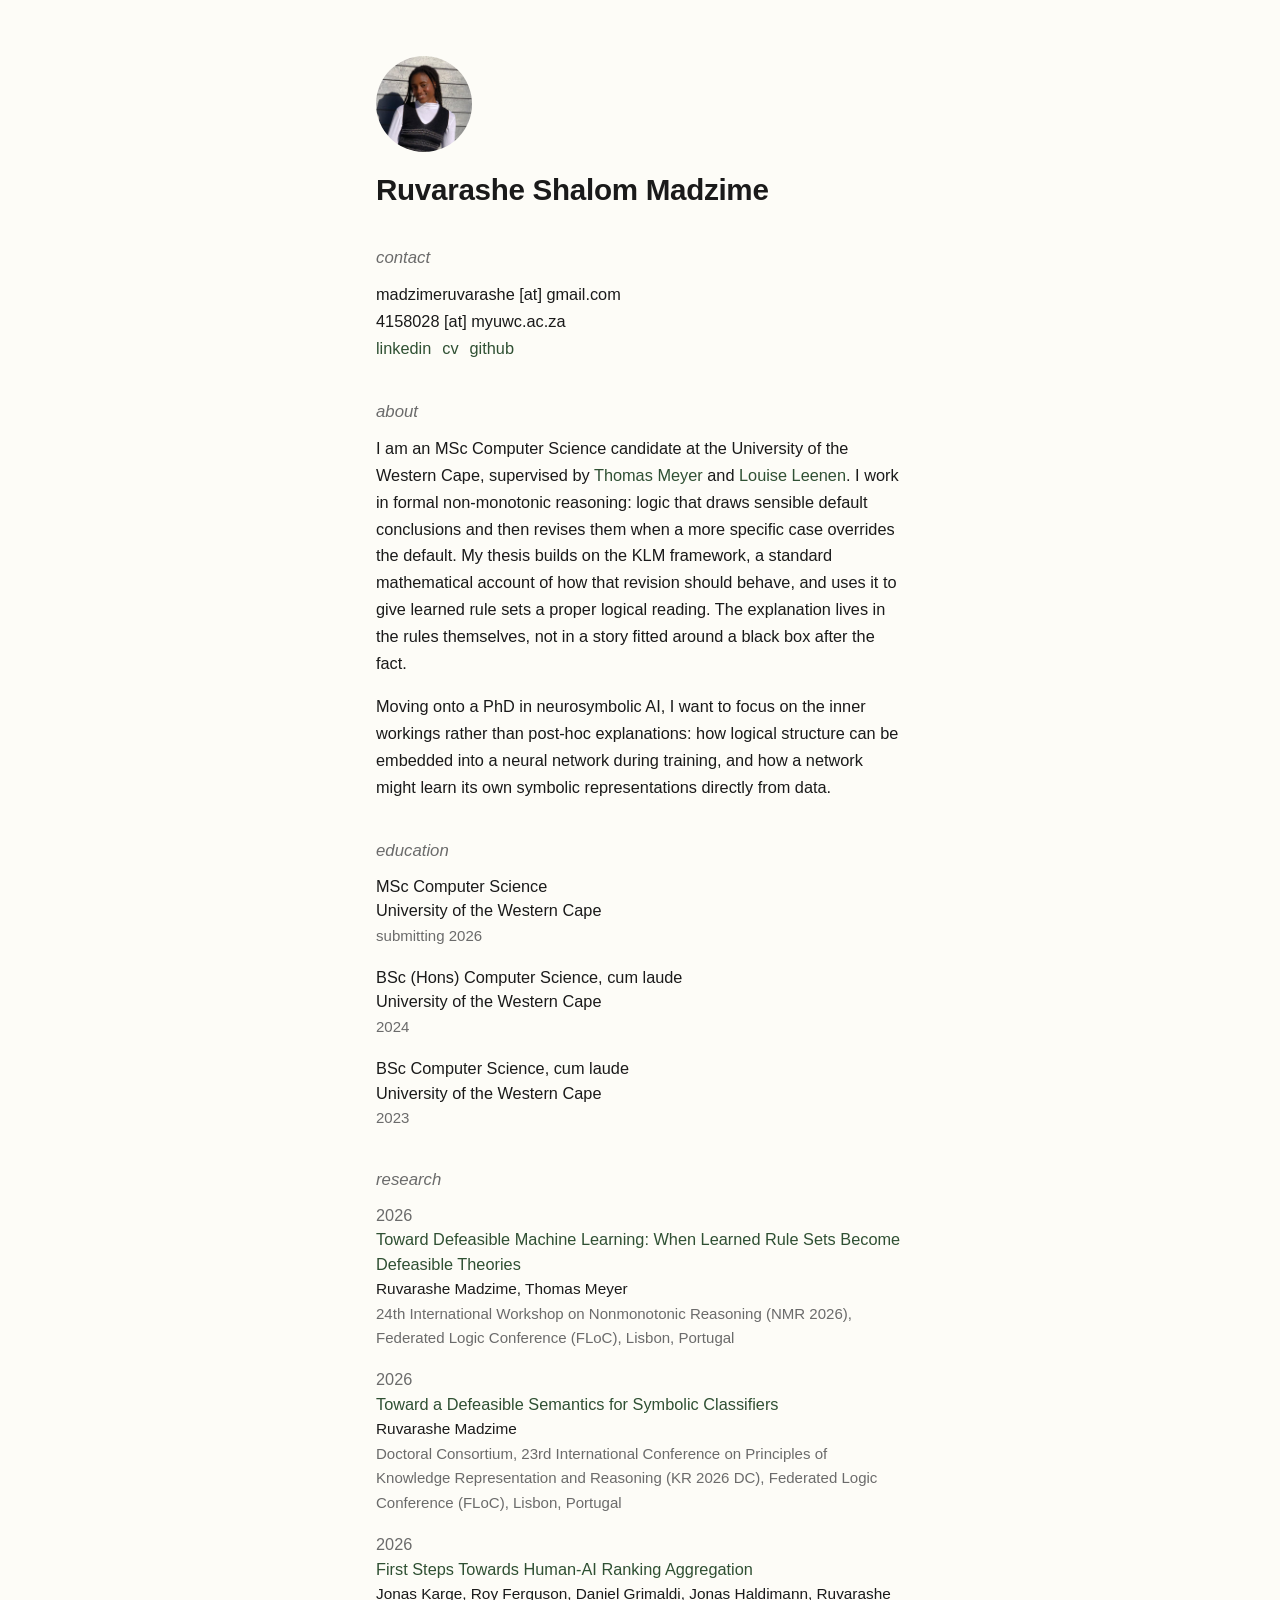
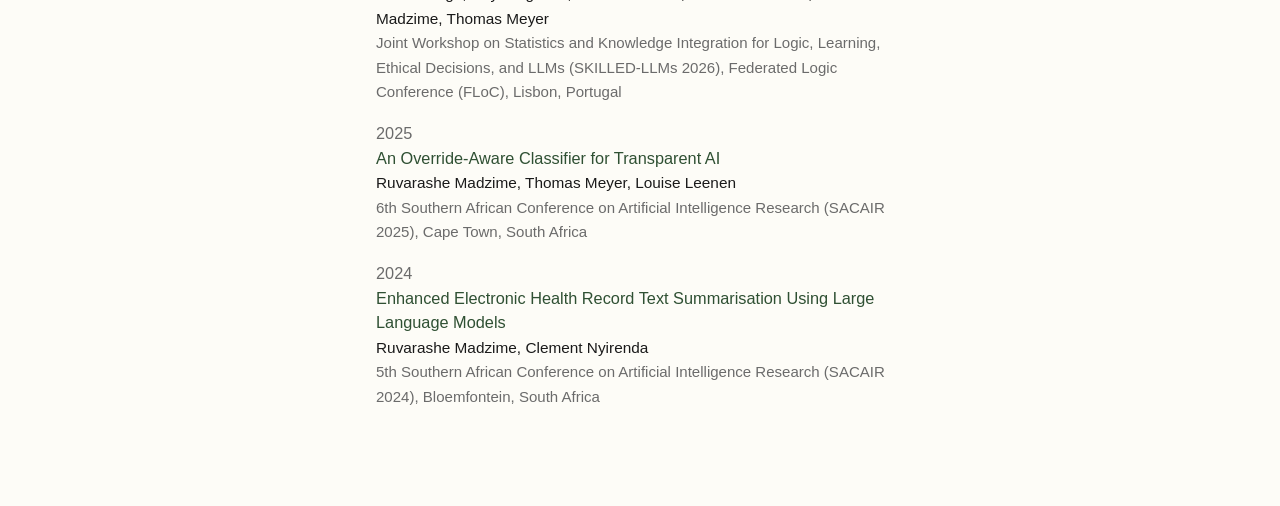
==== index.html @ e3ccb282 "paper links" ====
<!DOCTYPE html>
<html lang="en">
<head>
<meta charset="UTF-8">
<meta name="viewport" content="width=device-width, initial-scale=1">
<title>Ruvarashe Shalom Madzime</title>
<meta name="description" content="Ruvarashe Shalom Madzime, MSc Computer Science candidate at the University of the Western Cape. Machine learning and formal reasoning.">
<link rel="stylesheet" href="style.css">
</head>
<body>
<main>
  <img class="portrait" src="assets/portrait.jpg" alt="Ruvarashe Shalom Madzime">
  <h1>Ruvarashe Shalom Madzime</h1>

  <h2>contact</h2>
  <p class="info">
    madzimeruvarashe [at] gmail.com<br>
    4158028 [at] myuwc.ac.za<br>
    <a href="https://www.linkedin.com/in/ruvarashe-madzime">linkedin</a>
    <a href="assets/CV.pdf">cv</a>
    <a href="https://github.com/rue404NotFound">github</a>
  </p>

  <h2>about</h2>
  <p>
    I am an MSc Computer Science candidate at the University of the Western Cape, supervised by <a href="https://tommiemeyer.org.za/">Thomas Meyer</a> and <a href="https://cs.uwc.ac.za/prof-louise-leenen/">Louise Leenen</a>. I work in formal non-monotonic reasoning: logic that draws sensible default conclusions and then revises them when a more specific case overrides the default. My thesis builds on the KLM framework, a standard mathematical account of how that revision should behave, and uses it to give learned rule sets a proper logical reading. The explanation lives in the rules themselves, not in a story fitted around a black box after the fact.
  </p>

  <p>
    Moving onto a PhD in neurosymbolic AI, I want to focus on the inner workings rather than post-hoc explanations: how logical structure can be embedded into a neural network during training, and how a network might learn its own symbolic representations directly from data.
  </p>

  <h2>education</h2>
  <div class="edu">
    <p>MSc Computer Science<br>University of the Western Cape<br><span class="dim">submitting 2026</span></p>
    <p>BSc (Hons) Computer Science, cum laude<br>University of the Western Cape<br><span class="dim">2024</span></p>
    <p>BSc Computer Science, cum laude<br>University of the Western Cape<br><span class="dim">2023</span></p>
  </div>

  <h2>research</h2>
  <div class="pubs">
    <p><span class="year">2026</span><br><a href="assets/papers/nmr2026-defeasible-machine-learning.pdf">Toward Defeasible Machine Learning: When Learned Rule Sets Become Defeasible Theories</a><br><span class="authors">Ruvarashe Madzime, Thomas Meyer</span><br><span class="dim">24th International Workshop on Nonmonotonic Reasoning (NMR 2026), Federated Logic Conference (FLoC), Lisbon, Portugal</span></p>
    <p><span class="year">2026</span><br><a href="https://ceur-ws.org/Vol-4218/paper3.pdf">Toward a Defeasible Semantics for Symbolic Classifiers</a><br><span class="authors">Ruvarashe Madzime</span><br><span class="dim">Doctoral Consortium, 23rd International Conference on Principles of Knowledge Representation and Reasoning (KR 2026 DC), Federated Logic Conference (FLoC), Lisbon, Portugal</span></p>
    <p><span class="year">2026</span><br><a href="assets/papers/skilled-llms2026-ranking-aggregation.pdf">First Steps Towards Human-AI Ranking Aggregation</a><br><span class="authors">Jonas Karge, Roy Ferguson, Daniel Grimaldi, Jonas Haldimann, Ruvarashe Madzime, Thomas Meyer</span><br><span class="dim">Joint Workshop on Statistics and Knowledge Integration for Logic, Learning, Ethical Decisions, and LLMs (SKILLED-LLMs 2026), Federated Logic Conference (FLoC), Lisbon, Portugal</span></p>
    <p><span class="year">2025</span><br><a href="https://2025.sacair.org.za/online-proceedings/Papers/paper_17.pdf">An Override-Aware Classifier for Transparent AI</a><br><span class="authors">Ruvarashe Madzime, Thomas Meyer, Louise Leenen</span><br><span class="dim">6th Southern African Conference on Artificial Intelligence Research (SACAIR 2025), Cape Town, South Africa</span></p>
    <p><span class="year">2024</span><br><a href="https://arxiv.org/abs/2410.09628">Enhanced Electronic Health Record Text Summarisation Using Large Language Models</a><br><span class="authors">Ruvarashe Madzime, Clement Nyirenda</span><br><span class="dim">5th Southern African Conference on Artificial Intelligence Research (SACAIR 2024), Bloemfontein, South Africa</span></p>
  </div>
</main>
</body>
</html>
---- style.css ----
:root {
  --bg: #fdfcf7;
  --text: #1a1a1a;
  --dim: #6b6b6b;
  --accent: #2f5033;
  --serif: Calibri, "Segoe UI", "Helvetica Neue", -apple-system, Arial, sans-serif;
}

*, *::before, *::after { box-sizing: border-box; }
html { -webkit-text-size-adjust: 100%; }

body {
  margin: 0;
  background: var(--bg);
  color: var(--text);
  font-family: var(--serif);
  font-size: 1.02rem;
  line-height: 1.65;
  -webkit-font-smoothing: antialiased;
  -moz-osx-font-smoothing: grayscale;
}

main {
  max-width: 36rem;
  margin: 0 auto;
  padding: 3.5rem 1.5rem 5rem;
}

.portrait {
  width: 96px;
  height: 96px;
  border-radius: 50%;
  object-fit: cover;
  object-position: 50% 30%;
  display: block;
  margin-bottom: 1.25rem;
}

h1 {
  font-family: var(--serif);
  font-weight: 600;
  font-size: 1.85rem;
  letter-spacing: -0.01em;
  line-height: 1.2;
  margin: 0 0 2rem;
}

h2 {
  font-family: var(--serif);
  font-weight: 400;
  font-style: italic;
  font-size: 1.05rem;
  color: var(--dim);
  margin: 2.25rem 0 0.6rem;
}

p {
  margin: 0 0 1rem;
}
p:last-child { margin-bottom: 0; }

a {
  color: var(--accent);
  text-decoration: none;
  border-bottom: 1px solid transparent;
  transition: border-color 0.15s ease;
}
a:hover, a:focus { border-bottom-color: var(--accent); }
a:focus-visible { outline: 2px solid var(--accent); outline-offset: 2px; border-radius: 2px; }

.info a { margin-right: 0.4rem; }

.dim {
  color: var(--dim);
  font-size: 0.94rem;
}

.year {
  color: var(--dim);
  font-variant-numeric: tabular-nums;
}

.authors {
  color: var(--text);
  font-size: 0.96rem;
}

.edu p, .pubs p {
  margin-bottom: 1.1rem;
  line-height: 1.5;
}

@media (max-width: 480px) {
  main { padding: 2.5rem 1.2rem 3.5rem; }
  h1 { font-size: 1.6rem; }
}

@media (prefers-reduced-motion: reduce) {
  * { transition: none !important; }
}
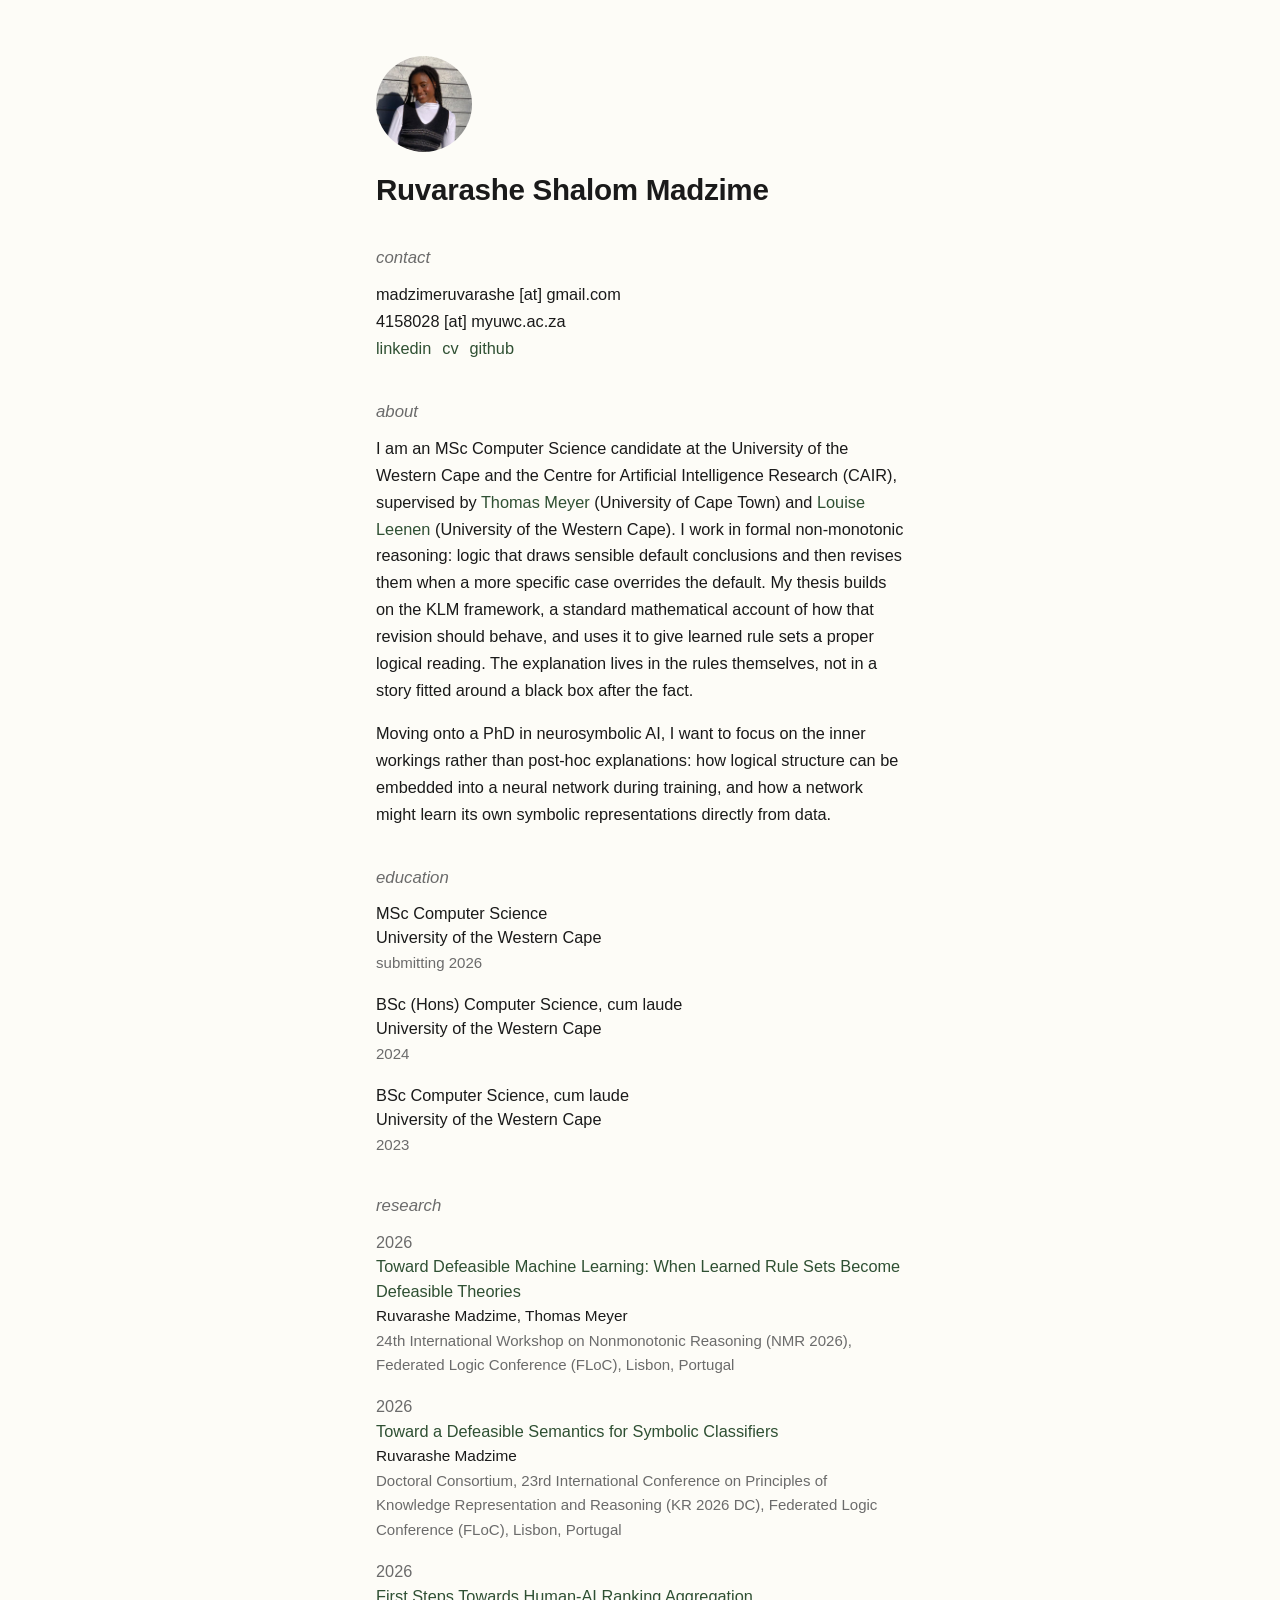
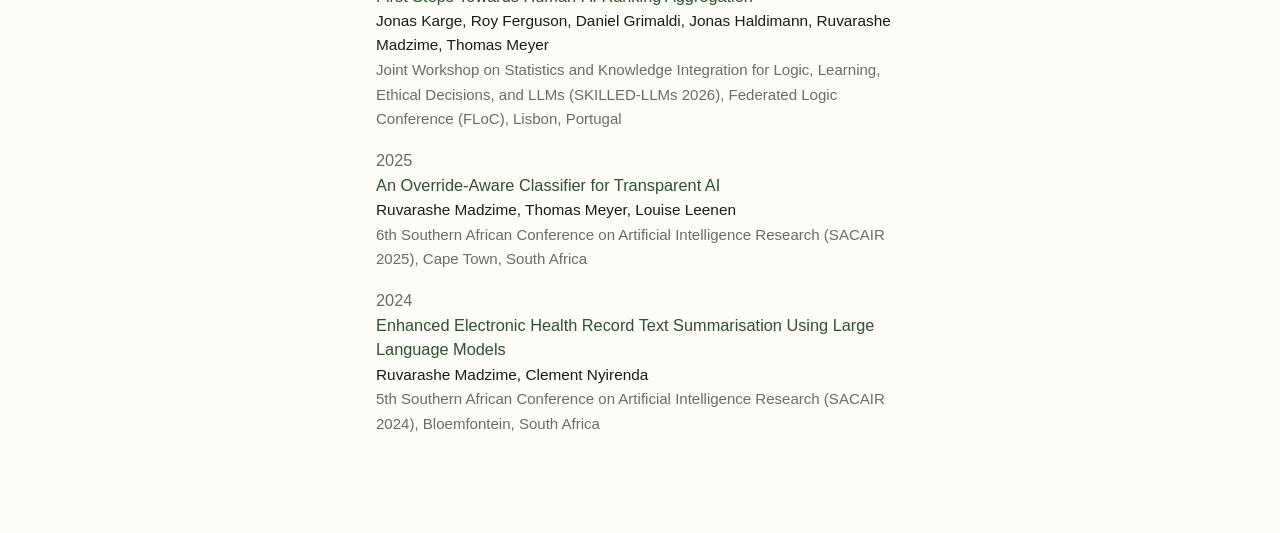
==== commit de9e8075: "Contact + about headers; clickable paper titles; supervisor affiliations; CAIR" ====
--- a/index.html
+++ b/index.html
@@ -23,7 +23,7 @@
 
   <h2>about</h2>
   <p>
-    I am an MSc Computer Science candidate at the University of the Western Cape, supervised by <a href="https://tommiemeyer.org.za/">Thomas Meyer</a> and <a href="https://cs.uwc.ac.za/prof-louise-leenen/">Louise Leenen</a>. I work in formal non-monotonic reasoning: logic that draws sensible default conclusions and then revises them when a more specific case overrides the default. My thesis builds on the KLM framework, a standard mathematical account of how that revision should behave, and uses it to give learned rule sets a proper logical reading. The explanation lives in the rules themselves, not in a story fitted around a black box after the fact.
+    I am an MSc Computer Science candidate at the University of the Western Cape and the Centre for Artificial Intelligence Research (CAIR), supervised by <a href="https://tommiemeyer.org.za/">Thomas Meyer</a> (University of Cape Town) and <a href="https://cs.uwc.ac.za/prof-louise-leenen/">Louise Leenen</a> (University of the Western Cape). I work in formal non-monotonic reasoning: logic that draws sensible default conclusions and then revises them when a more specific case overrides the default. My thesis builds on the KLM framework, a standard mathematical account of how that revision should behave, and uses it to give learned rule sets a proper logical reading. The explanation lives in the rules themselves, not in a story fitted around a black box after the fact.
   </p>
 
   <p>
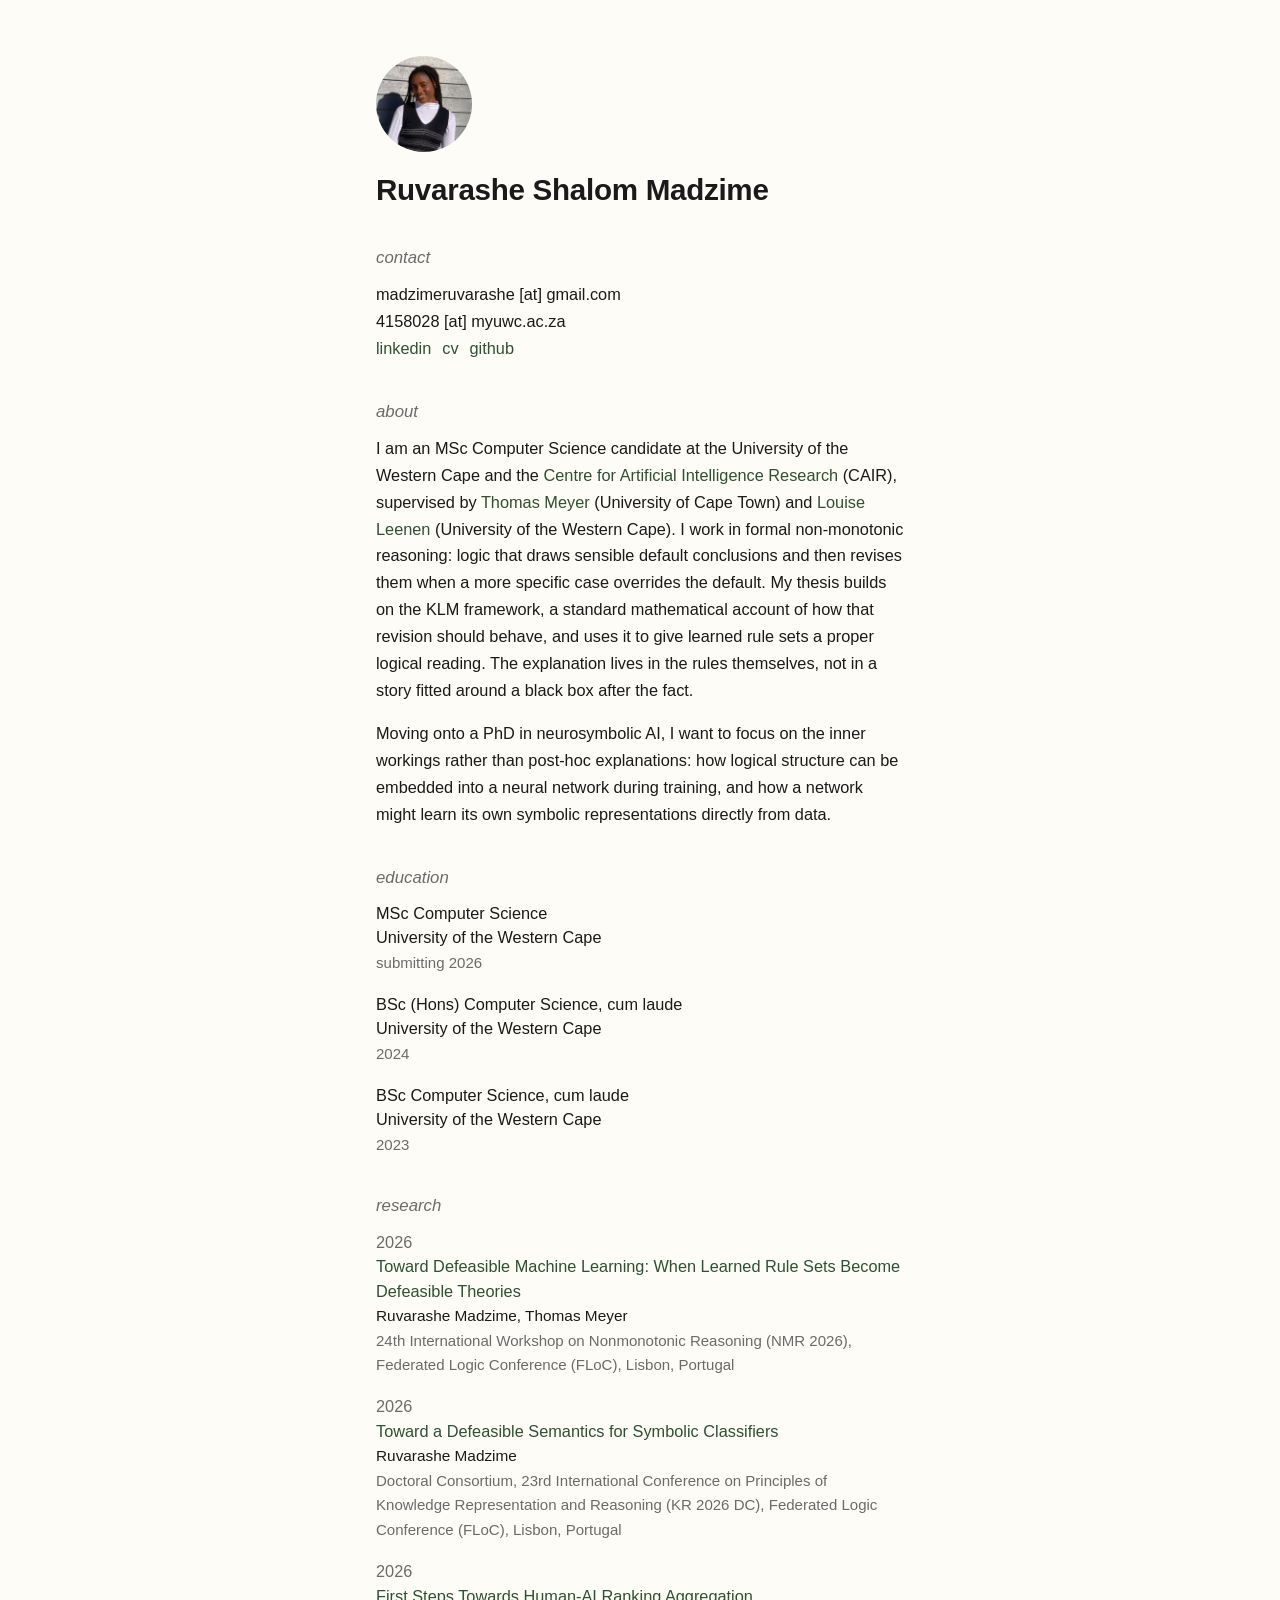
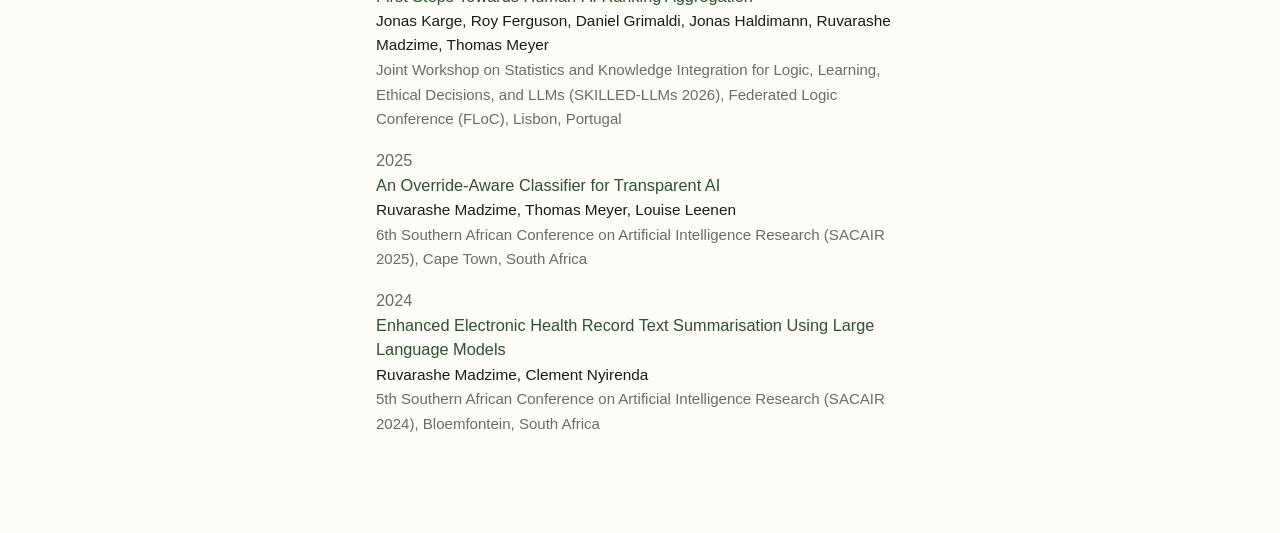
==== commit 77ba7e3b: "CAIR affiliation" ====
--- a/index.html
+++ b/index.html
@@ -23,7 +23,7 @@
 
   <h2>about</h2>
   <p>
-    I am an MSc Computer Science candidate at the University of the Western Cape and the Centre for Artificial Intelligence Research (CAIR), supervised by <a href="https://tommiemeyer.org.za/">Thomas Meyer</a> (University of Cape Town) and <a href="https://cs.uwc.ac.za/prof-louise-leenen/">Louise Leenen</a> (University of the Western Cape). I work in formal non-monotonic reasoning: logic that draws sensible default conclusions and then revises them when a more specific case overrides the default. My thesis builds on the KLM framework, a standard mathematical account of how that revision should behave, and uses it to give learned rule sets a proper logical reading. The explanation lives in the rules themselves, not in a story fitted around a black box after the fact.
+    I am an MSc Computer Science candidate at the University of the Western Cape and the <a href="https://www.cair.org.za/">Centre for Artificial Intelligence Research</a> (CAIR), supervised by <a href="https://tommiemeyer.org.za/">Thomas Meyer</a> (University of Cape Town) and <a href="https://cs.uwc.ac.za/prof-louise-leenen/">Louise Leenen</a> (University of the Western Cape). I work in formal non-monotonic reasoning: logic that draws sensible default conclusions and then revises them when a more specific case overrides the default. My thesis builds on the KLM framework, a standard mathematical account of how that revision should behave, and uses it to give learned rule sets a proper logical reading. The explanation lives in the rules themselves, not in a story fitted around a black box after the fact.
   </p>
 
   <p>
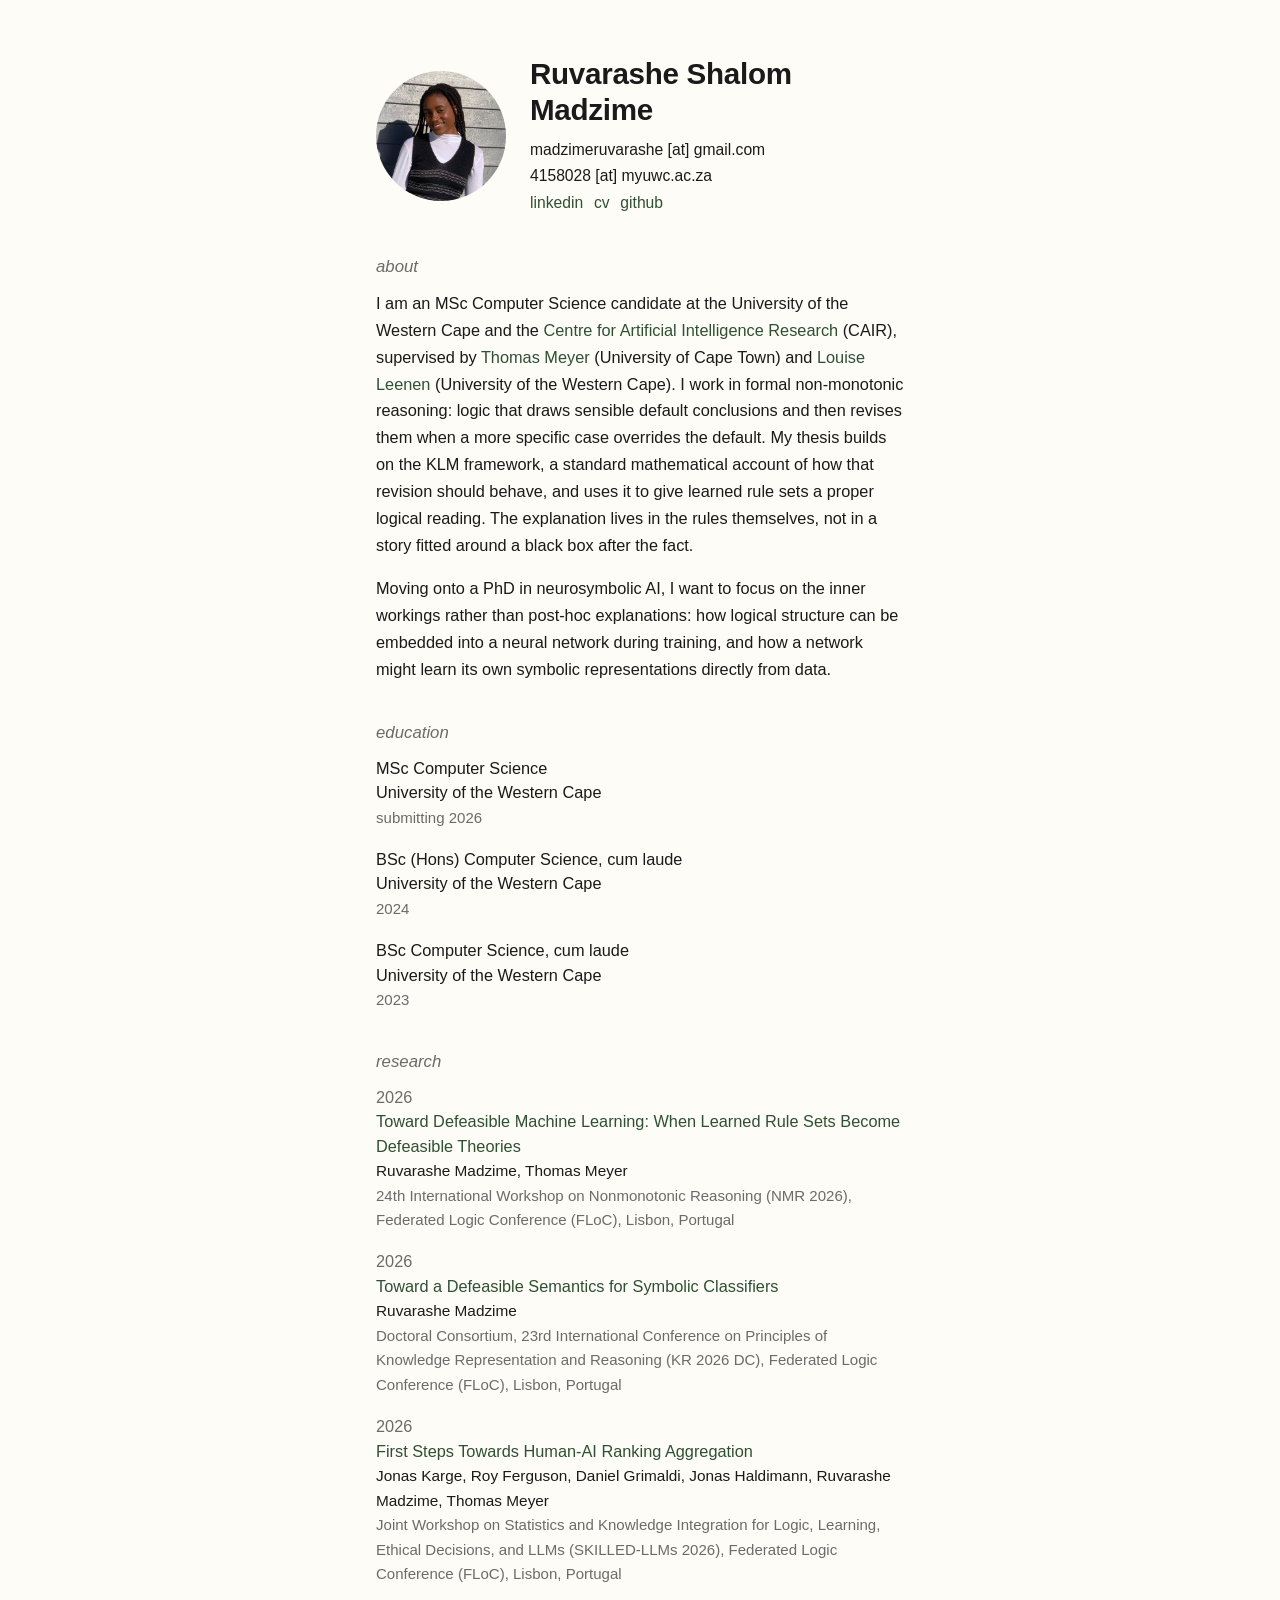
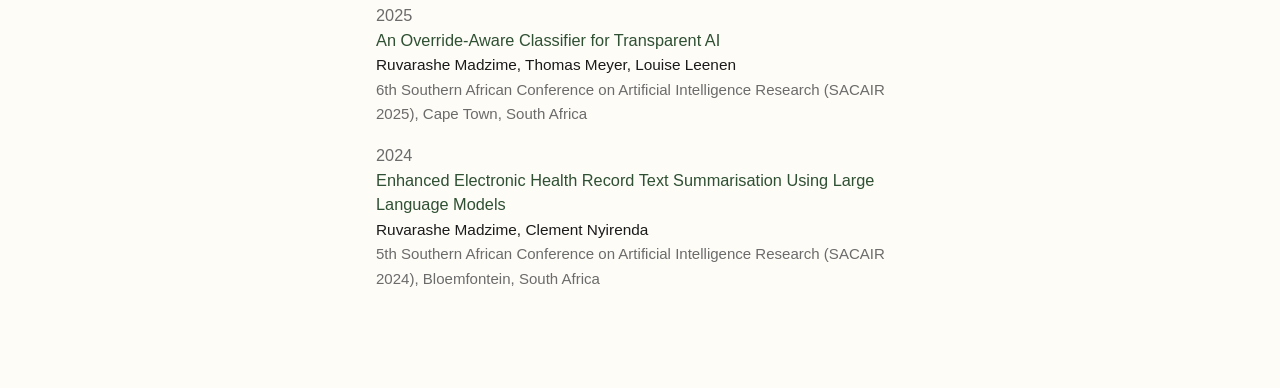
==== commit 1dabf8ec: "photo aligned with name and contact" ====
--- a/index.html
+++ b/index.html
@@ -9,17 +9,19 @@
 </head>
 <body>
 <main>
-  <img class="portrait" src="assets/portrait.jpg" alt="Ruvarashe Shalom Madzime">
-  <h1>Ruvarashe Shalom Madzime</h1>
-
-  <h2>contact</h2>
-  <p class="info">
-    madzimeruvarashe [at] gmail.com<br>
-    4158028 [at] myuwc.ac.za<br>
-    <a href="https://www.linkedin.com/in/ruvarashe-madzime">linkedin</a>
-    <a href="assets/CV.pdf">cv</a>
-    <a href="https://github.com/rue404NotFound">github</a>
-  </p>
+  <header class="site-header">
+    <img class="portrait" src="assets/portrait.jpg" alt="Ruvarashe Shalom Madzime">
+    <div class="header-text">
+      <h1>Ruvarashe Shalom Madzime</h1>
+      <p class="info">
+        madzimeruvarashe [at] gmail.com<br>
+        4158028 [at] myuwc.ac.za<br>
+        <a href="https://www.linkedin.com/in/ruvarashe-madzime">linkedin</a>
+        <a href="assets/CV.pdf">cv</a>
+        <a href="https://github.com/rue404NotFound">github</a>
+      </p>
+    </div>
+  </header>
 
   <h2>about</h2>
   <p>
--- a/style.css
+++ b/style.css
@@ -26,14 +26,31 @@
   padding: 3.5rem 1.5rem 5rem;
 }
 
+.site-header {
+  display: grid;
+  grid-template-columns: 130px 1fr;
+  gap: 1.5rem;
+  align-items: center;
+  margin-bottom: 2.25rem;
+}
+
 .portrait {
-  width: 96px;
-  height: 96px;
+  width: 130px;
+  height: 130px;
   border-radius: 50%;
   object-fit: cover;
   object-position: 50% 30%;
   display: block;
-  margin-bottom: 1.25rem;
+}
+
+.header-text h1 {
+  margin: 0 0 0.6rem;
+}
+
+.header-text .info {
+  margin: 0;
+  line-height: 1.7;
+  font-size: 0.98rem;
 }
 
 h1 {
@@ -42,7 +59,6 @@
   font-size: 1.85rem;
   letter-spacing: -0.01em;
   line-height: 1.2;
-  margin: 0 0 2rem;
 }
 
 h2 {
@@ -92,7 +108,13 @@
 
 @media (max-width: 480px) {
   main { padding: 2.5rem 1.2rem 3.5rem; }
-  h1 { font-size: 1.6rem; }
+  h1 { font-size: 1.5rem; }
+  .site-header {
+    grid-template-columns: 1fr;
+    gap: 1rem;
+    text-align: left;
+  }
+  .portrait { width: 110px; height: 110px; }
 }
 
 @media (prefers-reduced-motion: reduce) {
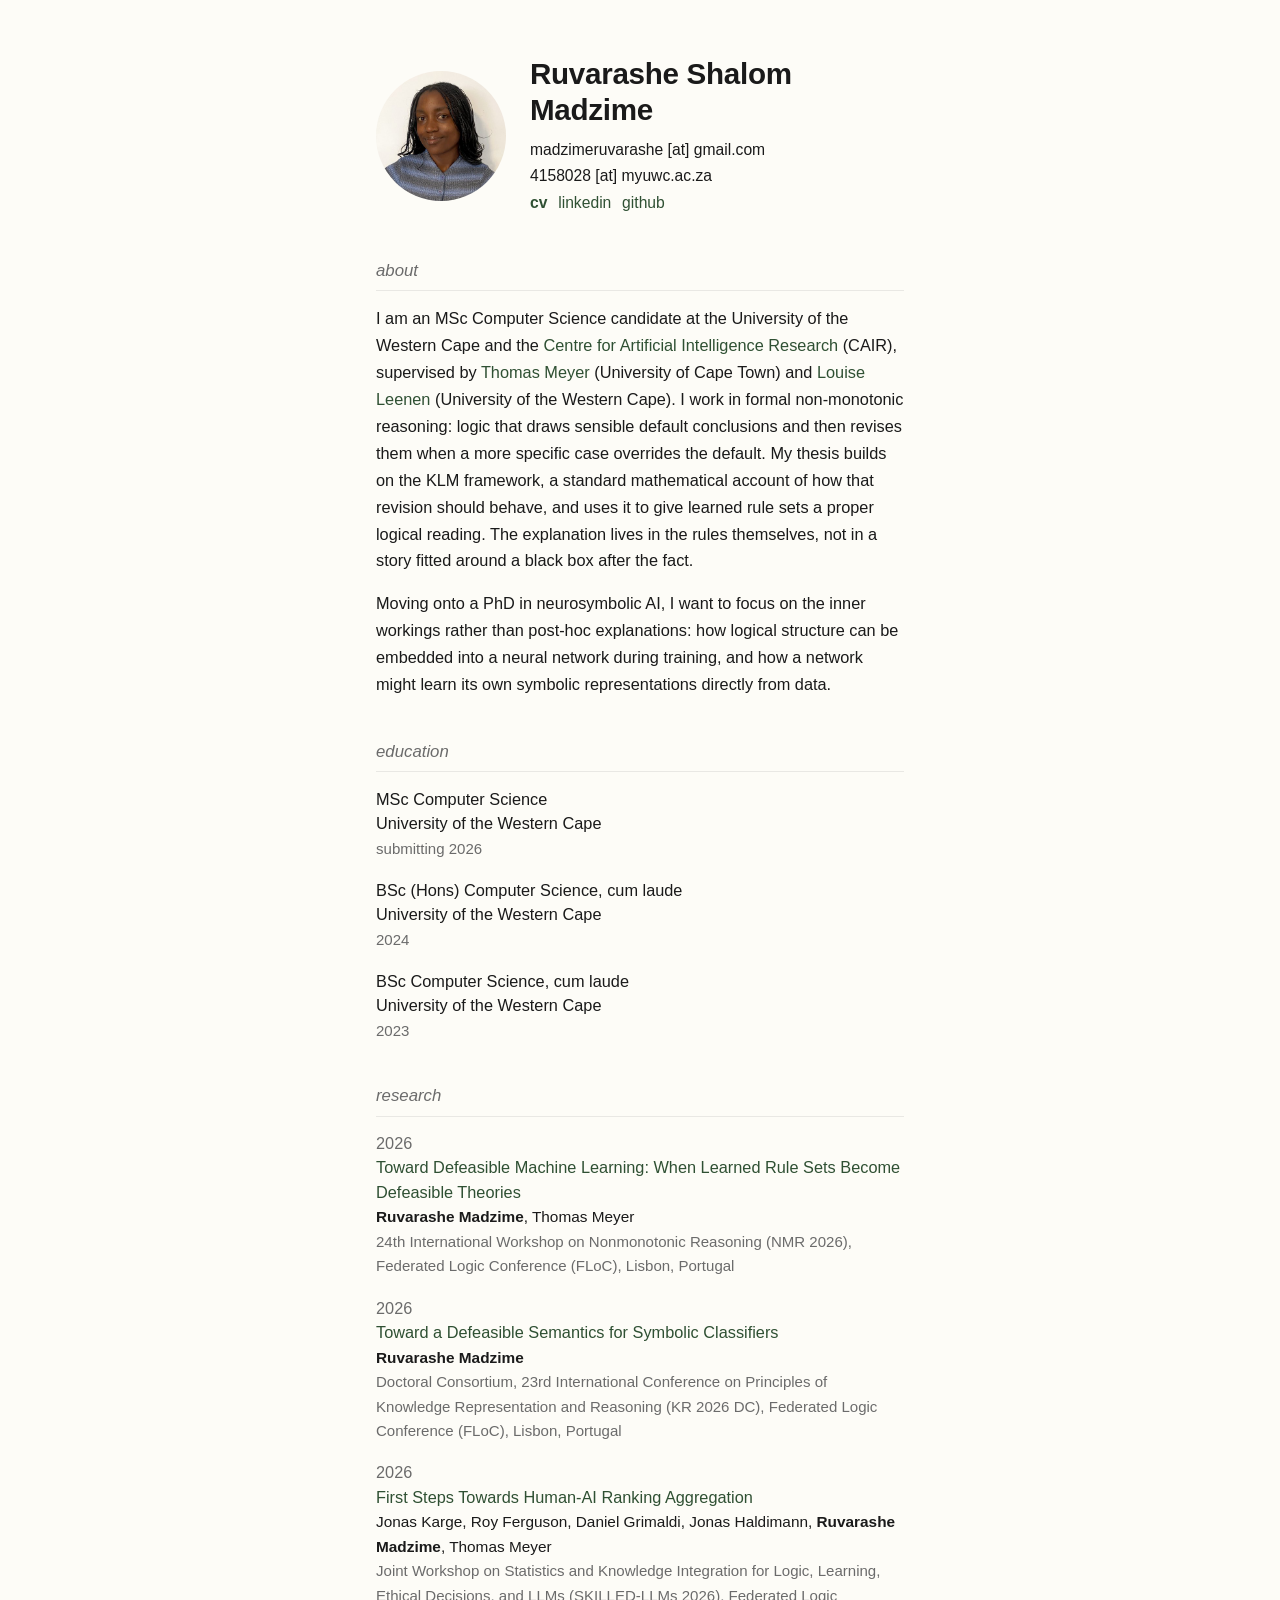
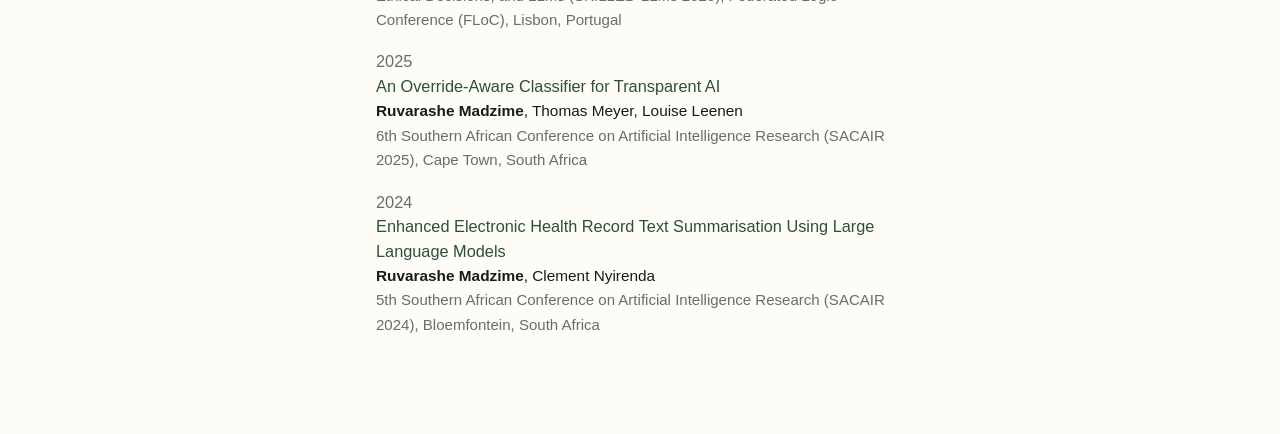
==== commit 6d5c2a14: "Few format edits" ====
--- a/index.html
+++ b/index.html
@@ -4,7 +4,8 @@
 <meta charset="UTF-8">
 <meta name="viewport" content="width=device-width, initial-scale=1">
 <title>Ruvarashe Shalom Madzime</title>
-<meta name="description" content="Ruvarashe Shalom Madzime, MSc Computer Science candidate at the University of the Western Cape. Machine learning and formal reasoning.">
+<meta name="description" content="Ruvarashe Shalom Madzime, MSc Computer Science candidate at the University of the Western Cape and CAIR. Research on the KLM framework, defeasible reasoning, symbolic machine learning, and neurosymbolic AI.">
+<link rel="icon" type="image/svg+xml" href="assets/favicon.svg">
 <link rel="stylesheet" href="style.css">
 </head>
 <body>
@@ -16,8 +17,8 @@
       <p class="info">
         madzimeruvarashe [at] gmail.com<br>
         4158028 [at] myuwc.ac.za<br>
+        <a class="cv-link" href="assets/CV.pdf">cv</a>
         <a href="https://www.linkedin.com/in/ruvarashe-madzime">linkedin</a>
-        <a href="assets/CV.pdf">cv</a>
         <a href="https://github.com/rue404NotFound">github</a>
       </p>
     </div>
@@ -41,11 +42,11 @@
 
   <h2>research</h2>
   <div class="pubs">
-    <p><span class="year">2026</span><br><a href="assets/papers/nmr2026-defeasible-machine-learning.pdf">Toward Defeasible Machine Learning: When Learned Rule Sets Become Defeasible Theories</a><br><span class="authors">Ruvarashe Madzime, Thomas Meyer</span><br><span class="dim">24th International Workshop on Nonmonotonic Reasoning (NMR 2026), Federated Logic Conference (FLoC), Lisbon, Portugal</span></p>
-    <p><span class="year">2026</span><br><a href="https://ceur-ws.org/Vol-4218/paper3.pdf">Toward a Defeasible Semantics for Symbolic Classifiers</a><br><span class="authors">Ruvarashe Madzime</span><br><span class="dim">Doctoral Consortium, 23rd International Conference on Principles of Knowledge Representation and Reasoning (KR 2026 DC), Federated Logic Conference (FLoC), Lisbon, Portugal</span></p>
-    <p><span class="year">2026</span><br><a href="assets/papers/skilled-llms2026-ranking-aggregation.pdf">First Steps Towards Human-AI Ranking Aggregation</a><br><span class="authors">Jonas Karge, Roy Ferguson, Daniel Grimaldi, Jonas Haldimann, Ruvarashe Madzime, Thomas Meyer</span><br><span class="dim">Joint Workshop on Statistics and Knowledge Integration for Logic, Learning, Ethical Decisions, and LLMs (SKILLED-LLMs 2026), Federated Logic Conference (FLoC), Lisbon, Portugal</span></p>
-    <p><span class="year">2025</span><br><a href="https://2025.sacair.org.za/online-proceedings/Papers/paper_17.pdf">An Override-Aware Classifier for Transparent AI</a><br><span class="authors">Ruvarashe Madzime, Thomas Meyer, Louise Leenen</span><br><span class="dim">6th Southern African Conference on Artificial Intelligence Research (SACAIR 2025), Cape Town, South Africa</span></p>
-    <p><span class="year">2024</span><br><a href="https://arxiv.org/abs/2410.09628">Enhanced Electronic Health Record Text Summarisation Using Large Language Models</a><br><span class="authors">Ruvarashe Madzime, Clement Nyirenda</span><br><span class="dim">5th Southern African Conference on Artificial Intelligence Research (SACAIR 2024), Bloemfontein, South Africa</span></p>
+    <p><span class="year">2026</span><br><a href="assets/papers/nmr2026-defeasible-machine-learning.pdf">Toward Defeasible Machine Learning: When Learned Rule Sets Become Defeasible Theories</a><br><span class="authors"><strong>Ruvarashe Madzime</strong>, Thomas Meyer</span><br><span class="dim">24th International Workshop on Nonmonotonic Reasoning (NMR 2026), Federated Logic Conference (FLoC), Lisbon, Portugal</span></p>
+    <p><span class="year">2026</span><br><a href="https://ceur-ws.org/Vol-4218/paper3.pdf">Toward a Defeasible Semantics for Symbolic Classifiers</a><br><span class="authors"><strong>Ruvarashe Madzime</strong></span><br><span class="dim">Doctoral Consortium, 23rd International Conference on Principles of Knowledge Representation and Reasoning (KR 2026 DC), Federated Logic Conference (FLoC), Lisbon, Portugal</span></p>
+    <p><span class="year">2026</span><br><a href="assets/papers/skilled-llms2026-ranking-aggregation.pdf">First Steps Towards Human-AI Ranking Aggregation</a><br><span class="authors">Jonas Karge, Roy Ferguson, Daniel Grimaldi, Jonas Haldimann, <strong>Ruvarashe Madzime</strong>, Thomas Meyer</span><br><span class="dim">Joint Workshop on Statistics and Knowledge Integration for Logic, Learning, Ethical Decisions, and LLMs (SKILLED-LLMs 2026), Federated Logic Conference (FLoC), Lisbon, Portugal</span></p>
+    <p><span class="year">2025</span><br><a href="https://2025.sacair.org.za/online-proceedings/Papers/paper_17.pdf">An Override-Aware Classifier for Transparent AI</a><br><span class="authors"><strong>Ruvarashe Madzime</strong>, Thomas Meyer, Louise Leenen</span><br><span class="dim">6th Southern African Conference on Artificial Intelligence Research (SACAIR 2025), Cape Town, South Africa</span></p>
+    <p><span class="year">2024</span><br><a href="https://arxiv.org/abs/2410.09628">Enhanced Electronic Health Record Text Summarisation Using Large Language Models</a><br><span class="authors"><strong>Ruvarashe Madzime</strong>, Clement Nyirenda</span><br><span class="dim">5th Southern African Conference on Artificial Intelligence Research (SACAIR 2024), Bloemfontein, South Africa</span></p>
   </div>
 </main>
 </body>
--- a/style.css
+++ b/style.css
@@ -67,7 +67,9 @@
   font-style: italic;
   font-size: 1.05rem;
   color: var(--dim);
-  margin: 2.25rem 0 0.6rem;
+  margin: 2.5rem 0 0.9rem;
+  padding-bottom: 0.35rem;
+  border-bottom: 1px solid rgba(0, 0, 0, 0.08);
 }
 
 p {
@@ -85,6 +87,7 @@
 a:focus-visible { outline: 2px solid var(--accent); outline-offset: 2px; border-radius: 2px; }
 
 .info a { margin-right: 0.4rem; }
+.info a.cv-link { font-weight: 600; }
 
 .dim {
   color: var(--dim);
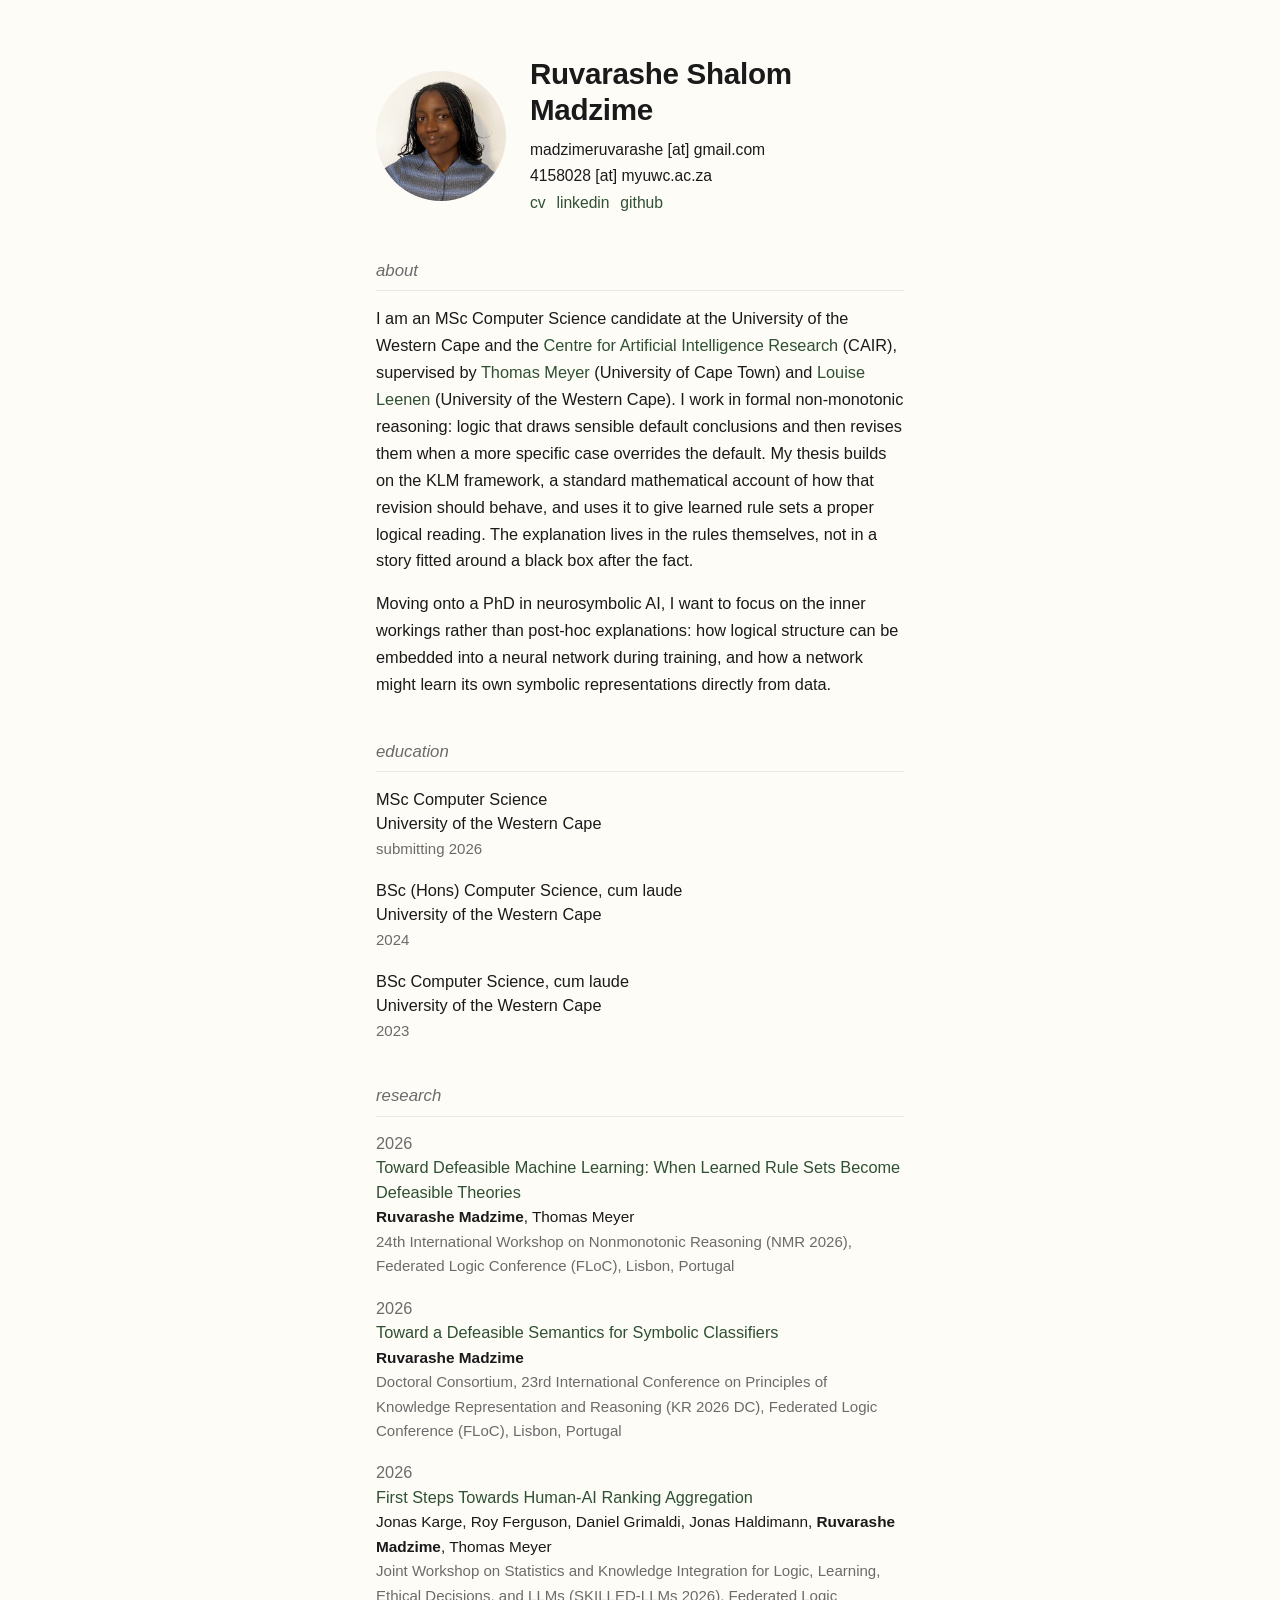
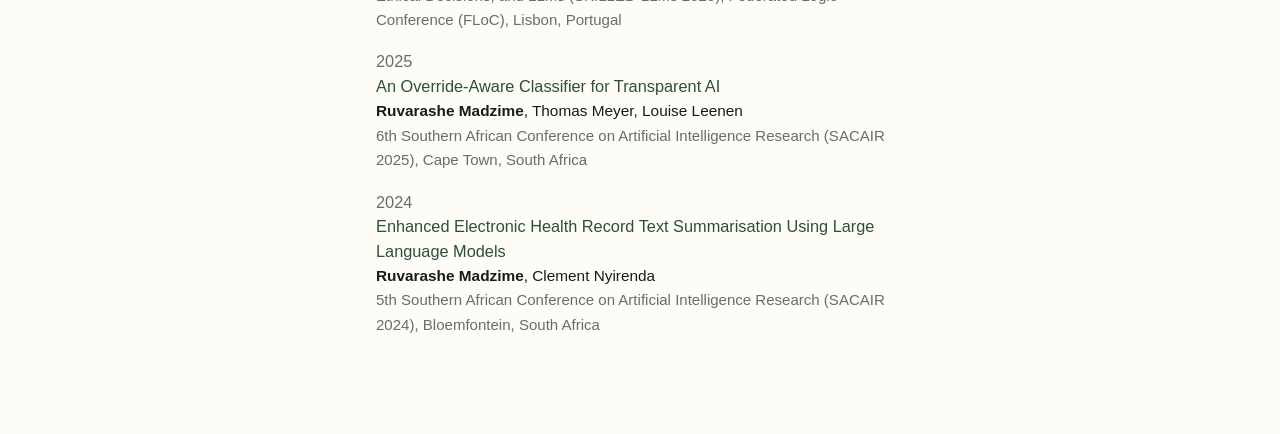
==== commit 5dd24816: "research interests edit" ====
--- a/index.html
+++ b/index.html
@@ -17,7 +17,7 @@
       <p class="info">
         madzimeruvarashe [at] gmail.com<br>
         4158028 [at] myuwc.ac.za<br>
-        <a class="cv-link" href="assets/CV.pdf">cv</a>
+        <a href="assets/CV.pdf">cv</a>
         <a href="https://www.linkedin.com/in/ruvarashe-madzime">linkedin</a>
         <a href="https://github.com/rue404NotFound">github</a>
       </p>
--- a/style.css
+++ b/style.css
@@ -87,7 +87,6 @@
 a:focus-visible { outline: 2px solid var(--accent); outline-offset: 2px; border-radius: 2px; }
 
 .info a { margin-right: 0.4rem; }
-.info a.cv-link { font-weight: 600; }
 
 .dim {
   color: var(--dim);
